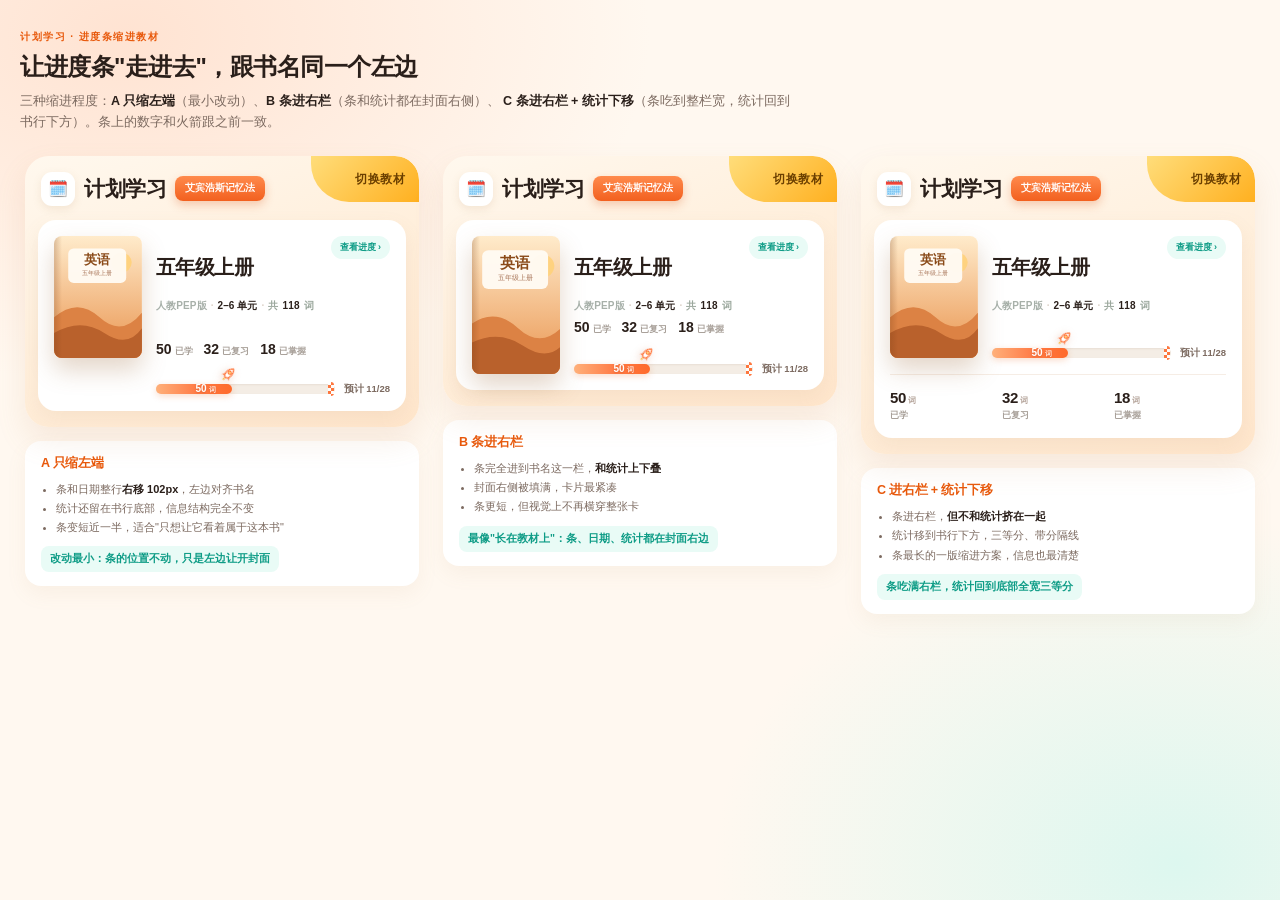
==== plan-card-bar-indent.html @ 7a9bdbbf "计划学习冲刺进度条：两套布局 x 4 状态 + 可交互原型" ====
<!DOCTYPE html>
<html lang="zh-CN">
<head>
<meta charset="UTF-8" />
<meta name="viewport" content="width=device-width, initial-scale=1.0" />
<title>计划卡 · 进度条缩进教材里（3 版）</title>
<style>
  :root{
    --bg:#FFF8F0;--ink:#2A1F1A;--ink-2:#7C6A60;--ink-3:#B3A298;
    --orange:#FF7A45;--orange-deep:#E8590C;--amber:#FFB020;--mint:#1FBFA4;--mint-deep:#0E9C86;
    --font:-apple-system,BlinkMacSystemFont,"SF Pro Rounded","PingFang SC","Noto Sans SC","Helvetica Neue",Arial,sans-serif;
  }
  *{box-sizing:border-box}
  body{margin:0;font-family:var(--font);color:var(--ink);
    background:radial-gradient(900px 600px at 10% 4%,#FFE3D2 0%,transparent 58%),
      radial-gradient(800px 600px at 92% 96%,#DDF7EF 0%,transparent 58%),var(--bg);
    min-height:100dvh;padding:30px 20px 70px}
  h1,h2,p{margin:0}
  .head{max-width:1240px;margin:0 auto 22px}
  .head .kick{font-size:10px;font-weight:900;letter-spacing:1.5px;color:var(--orange-deep)}
  .head h1{font-size:24px;letter-spacing:-.5px;margin:7px 0 8px}
  .head p{font-size:12.5px;color:var(--ink-2);line-height:1.7;max-width:780px}
  .head p b{color:var(--ink)}

  .grid{display:grid;grid-template-columns:repeat(3,394px);gap:26px 24px;justify-content:center;max-width:1240px;margin:0 auto;align-items:start}
  .item{width:394px}

  .hero{position:relative;border-radius:24px;padding:14px 13px 16px;overflow:hidden;
    background:linear-gradient(160deg,#FFF8EE 0%,#FFEFDC 50%,#FFE6CC 100%);
    box-shadow:0 14px 30px rgba(200,140,90,.14)}
  .top{display:flex;align-items:center;gap:9px;padding:2px 3px 14px}
  .ico{width:34px;height:34px;border-radius:11px;display:grid;place-items:center;font-size:16px;flex:none;background:#fff;
    box-shadow:0 3px 9px rgba(180,140,100,.16)}
  .top h2{font-size:21px;font-weight:900;letter-spacing:-.5px}
  .banner{font-size:9.5px;font-weight:900;color:#fff;border-radius:8px;padding:6px 10px;
    background:linear-gradient(180deg,#FF8A4C,#F2601F);box-shadow:0 4px 10px rgba(220,90,30,.28)}
  .ribbon{position:absolute;right:0;top:0;height:46px;width:108px;
    background:linear-gradient(135deg,#FFDD7A,#FFB020);border-bottom-left-radius:38px;border-top-right-radius:24px}
  .ribbon span{position:absolute;right:14px;top:50%;transform:translateY(-50%);font-size:11.5px;font-weight:900;color:#6B3F00;letter-spacing:.4px}

  .inner{background:#fff;border-radius:18px;padding:16px;box-shadow:0 8px 20px rgba(180,140,100,.10)}
  .book{display:flex;gap:14px;align-items:stretch}
  .cover{position:relative;flex:none;width:88px;border-radius:8px;overflow:hidden;
    box-shadow:0 12px 24px rgba(150,95,45,.26),inset 0 0 0 1px rgba(255,255,255,.55)}
  .cover::after{content:"";position:absolute;left:0;top:0;bottom:0;width:8px;
    background:linear-gradient(90deg,rgba(120,60,20,.26),rgba(120,60,20,0))}
  .cover img{width:100%;height:100%;object-fit:cover;display:block}

  .bi{position:relative;flex:1;min-width:0;display:flex;flex-direction:column;justify-content:space-between;gap:6px}
  .txt h3{font-size:20px;line-height:1.15;letter-spacing:-.6px;padding-right:76px}
  .meta{font-size:10px;font-weight:800;color:#9AA79C;margin-top:5px;letter-spacing:.1px;
    display:flex;align-items:baseline;gap:4px;flex-wrap:nowrap;white-space:nowrap}
  .meta i{font-style:normal;color:#A7B0A9;font-weight:800}
  .meta em{font-style:normal;color:#DCD2C8;font-weight:900}
  .meta b{color:var(--ink);font-weight:900}

  .link{position:absolute;top:0;right:0;
    font-size:9px;font-weight:900;color:var(--mint-deep);background:#E9FBF6;
    border-radius:999px;padding:5px 9px;white-space:nowrap}

  .footrow{display:flex;align-items:baseline;gap:11px}
  .footrow div{display:flex;align-items:baseline;gap:3px;white-space:nowrap}
  .footrow b{font-size:14px;font-weight:900}
  .footrow span{font-size:9px;font-weight:800;color:#A9A19A}

  /* 进度条 */
  .barrow{display:flex;align-items:center;gap:9px}
  .bar{position:relative;flex:1;height:10px;border-radius:999px;background:#F4EDE5;
    box-shadow:inset 0 1px 2px rgba(140,100,70,.10)}
  .fill{position:absolute;left:0;top:0;bottom:0;width:42.37%;border-radius:999px;
    background:linear-gradient(90deg,#FFB07A,#FF7A45 55%,#FF6A2B);
    box-shadow:0 2px 7px rgba(232,89,12,.22)}
  .gate{position:absolute;right:1px;top:-2px;bottom:-2px;width:6px;border-radius:3px;z-index:4;opacity:.9;
    background-image:
      linear-gradient(45deg,#FF6A2B 25%,transparent 25%,transparent 75%,#FF6A2B 75%),
      linear-gradient(45deg,#FF6A2B 25%,#fff 25%,#fff 75%,#FF6A2B 75%);
    background-size:6px 6px;background-position:0 0,3px 3px}
  .inbar{position:absolute;right:16px;top:50%;transform:translateY(-50%);
    display:flex;align-items:baseline;gap:2px;color:#fff;z-index:3;
    font-size:8.5px;font-weight:900;text-shadow:0 1px 2px rgba(180,70,20,.35)}
  .inbar b{font-size:10px;font-weight:900;font-variant-numeric:tabular-nums}
  .inbar i{font-style:normal;font-size:6.5px;font-weight:900;opacity:.85}
  .rocket{position:absolute;left:42.37%;top:50%;z-index:6;width:18px;height:18px;line-height:0;
    transform:translate(-70%,-132%) rotate(45deg);
    filter:drop-shadow(0 3px 4px rgba(200,100,50,.30))}
  .rocket svg{display:block;width:100%;height:100%}
  .finish{flex:none;line-height:1.1}
  .finish b{display:block;font-size:9.5px;font-weight:800;color:#7C6A60;white-space:nowrap}

  /* A：只缩进左端 */
  .v-a .barrow{margin-left:102px;margin-top:26px}
  .v-a .bi{justify-content:space-between}

  /* B：条进右栏，统计在上 */
  .v-b .bi{justify-content:space-between}
  .v-b .barrow{margin-top:22px}

  /* C：条进右栏，统计下移全宽 */
  .v-c .bi{justify-content:space-between}
  .v-c .barrow{margin-top:22px}
  .stats3{display:grid;grid-template-columns:repeat(3,1fr);margin-top:16px;padding-top:14px;
    border-top:1px solid #F6EDE5}
  .stats3 > div{display:flex;flex-direction:column;gap:3px}
  .stats3 b{font-size:15px;font-weight:900;letter-spacing:-.3px;font-variant-numeric:tabular-nums}
  .stats3 b small{font-size:8px;font-weight:800;color:#B3A298;margin-left:2px}
  .stats3 span{font-size:9px;font-weight:800;color:#A9A19A}

  .cap{margin-top:14px;background:#fff;border-radius:16px;padding:14px 16px;
    box-shadow:0 8px 20px rgba(180,140,100,.08)}
  .cap h4{margin:0 0 8px;font-size:12.5px;font-weight:900;letter-spacing:-.2px}
  .cap h4 em{font-style:normal;color:var(--orange-deep);margin-right:6px}
  .cap ul{margin:0;padding-left:15px}
  .cap li{font-size:11px;line-height:1.75;color:var(--ink-2)}
  .cap li b{color:var(--ink)}
  .cap .fit{margin-top:9px;font-size:10.5px;font-weight:800;color:var(--mint-deep);background:#E9FBF6;
    border-radius:8px;padding:6px 9px;display:inline-block}

  @media (max-width:1260px){ .grid{grid-template-columns:repeat(2,394px)} }
  @media (max-width:840px){ .grid{grid-template-columns:394px} }
</style>
</head>
<body>

<div class="head">
  <div class="kick">计划学习 · 进度条缩进教材</div>
  <h1>让进度条"走进去"，跟书名同一个左边</h1>
  <p>三种缩进程度：<b>A 只缩左端</b>（最小改动）、<b>B 条进右栏</b>（条和统计都在封面右侧）、
    <b>C 条进右栏 + 统计下移</b>（条吃到整栏宽，统计回到书行下方）。条上的数字和火箭跟之前一致。</p>
</div>

<div class="grid" id="grid"></div>

<script>
  const ROCKET = `<svg viewBox="0 0 24 24" aria-hidden="true">
    <path d="M12 2.2c2.7 2.3 4.1 5.5 4.1 8.9 0 2-.5 3.9-1.5 5.5l-2.6 1.5-2.6-1.5A11.2 11.2 0 0 1 7.9 11c0-3.4 1.4-6.6 4.1-8.9z"
          fill="#fff" stroke="#FF6A2B" stroke-width="1.5" stroke-linejoin="round"/>
    <circle cx="12" cy="9.3" r="2.2" fill="#FFD27A" stroke="#FF6A2B" stroke-width="1.2"/>
    <path d="M7.9 14.2 5.4 17.9l3.4-1.3z" fill="#FF7A45"/>
    <path d="M16.1 14.2l2.5 3.7-3.4-1.3z" fill="#FF7A45"/>
    <path d="M12 18.6c1.1 1.3 1.5 2.8 0 4.2-1.5-1.4-1.1-2.9 0-4.2z" fill="#FFB020"/>
  </svg>`;

  const COVER = `data:image/svg+xml;utf8,%3Csvg xmlns='http://www.w3.org/2000/svg' viewBox='0 0 112 156'%3E%3Cdefs%3E%3ClinearGradient id='s' x1='0' y1='0' x2='0' y2='1'%3E%3Cstop offset='0' stop-color='%23FFEBCB'/%3E%3Cstop offset='1' stop-color='%23E9944F'/%3E%3C/linearGradient%3E%3C/defs%3E%3Crect width='112' height='156' fill='url(%23s)'/%3E%3Ccircle cx='86' cy='34' r='13' fill='%23FFD27A' opacity='.9'/%3E%3Cpath d='M0 104 Q30 78 58 104 T112 98 V156 H0Z' fill='%23DC8244'/%3E%3Cpath d='M0 124 Q34 104 64 124 T112 118 V156 H0Z' fill='%23B9612C'/%3E%3Crect x='18' y='16' width='74' height='44' rx='7' fill='%23FFFBF4' opacity='.96'/%3E%3Ctext x='55' y='36' font-size='17' font-weight='bold' fill='%238A4A18' text-anchor='middle' font-family='PingFang SC,sans-serif'%3E%E8%8B%B1%E8%AF%AD%3C/text%3E%3Ctext x='55' y='50' font-size='7.5' fill='%23A9765A' text-anchor='middle' font-family='PingFang SC,sans-serif'%3E%E4%BA%94%E5%B9%B4%E7%BA%A7%E4%B8%8A%E5%86%8C%3C/text%3E%3C/svg%3E`;

  const D = { learned:50, reviewed:32, mastered:18, pct:42.37, eta:'预计 11/28' };

  const bar = (withDate = true) => `
    <div class="barrow">
      <div class="bar">
        <div class="fill" style="width:${D.pct}%">
          <span class="inbar"><b>${D.learned}</b><i>词</i></span>
        </div>
        <div class="gate"></div>
        <div class="rocket">${ROCKET}</div>
      </div>
      ${withDate ? `<div class="finish"><b>${D.eta}</b></div>` : ''}
    </div>`;

  const statsInline = `
    <div class="footrow">
      <div><b>${D.learned}</b><span>已学</span></div>
      <div><b>${D.reviewed}</b><span>已复习</span></div>
      <div><b>${D.mastered}</b><span>已掌握</span></div>
    </div>`;

  const statsGrid = `
    <div class="stats3">
      <div><b>${D.learned}<small>词</small></b><span>已学</span></div>
      <div><b>${D.reviewed}<small>词</small></b><span>已复习</span></div>
      <div><b>${D.mastered}<small>词</small></b><span>已掌握</span></div>
    </div>`;

  function card(o){
    const inside = o.kind === 'b' || o.kind === 'c';
    return `
    <div class="item v-${o.kind}">
      <div class="hero">
        <div class="ribbon"><span>切换教材</span></div>
        <div class="top"><div class="ico">🗓️</div><h2>计划学习</h2><span class="banner">艾宾浩斯记忆法</span></div>

        <div class="inner">
          <div class="book">
            <div class="cover"><img alt="封面" src="${COVER}"></div>
            <div class="bi">
              <span class="link">查看进度 ›</span>
              <div class="txt">
                <h3>五年级上册</h3>
                <div class="meta"><i>人教PEP版</i><em>·</em><b>2–6 单元</b><em>·</em>共 <b>118</b> 词</div>
              </div>
              ${o.kind === 'a' ? statsInline : ''}
              ${o.kind === 'b' ? statsInline + bar(true) : ''}
              ${o.kind === 'c' ? bar(true) : ''}
            </div>
          </div>

          ${o.kind === 'a' ? bar(true) : ''}
          ${o.kind === 'c' ? statsGrid : ''}
        </div>
      </div>

      <div class="cap">
        <h4><em>${o.tag}</em></h4>
        <ul>${o.bullets.map(b => `<li>${b}</li>`).join('')}</ul>
        <div class="fit">${o.fit}</div>
      </div>
    </div>`;
  }

  const CARDS = [
    {
      kind:'a', tag:'A 只缩左端', fit:'改动最小：条的位置不动，只是左边让开封面',
      bullets:[
        '条和日期整行<b>右移 102px</b>，左边对齐书名',
        '统计还留在书行底部，信息结构完全不变',
        '条变短近一半，适合"只想让它看着属于这本书"'
      ]
    },
    {
      kind:'b', tag:'B 条进右栏', fit:'最像"长在教材上"：条、日期、统计都在封面右边',
      bullets:[
        '条完全进到书名这一栏，<b>和统计上下叠</b>',
        '封面右侧被填满，卡片最紧凑',
        '条更短，但视觉上不再横穿整张卡'
      ]
    },
    {
      kind:'c', tag:'C 进右栏 + 统计下移', fit:'条吃满右栏，统计回到底部全宽三等分',
      bullets:[
        '条进右栏，<b>但不和统计挤在一起</b>',
        '统计移到书行下方，三等分、带分隔线',
        '条最长的一版缩进方案，信息也最清楚'
      ]
    }
  ];

  document.getElementById('grid').innerHTML = CARDS.map(card).join('');
</script>
</body>
</html>
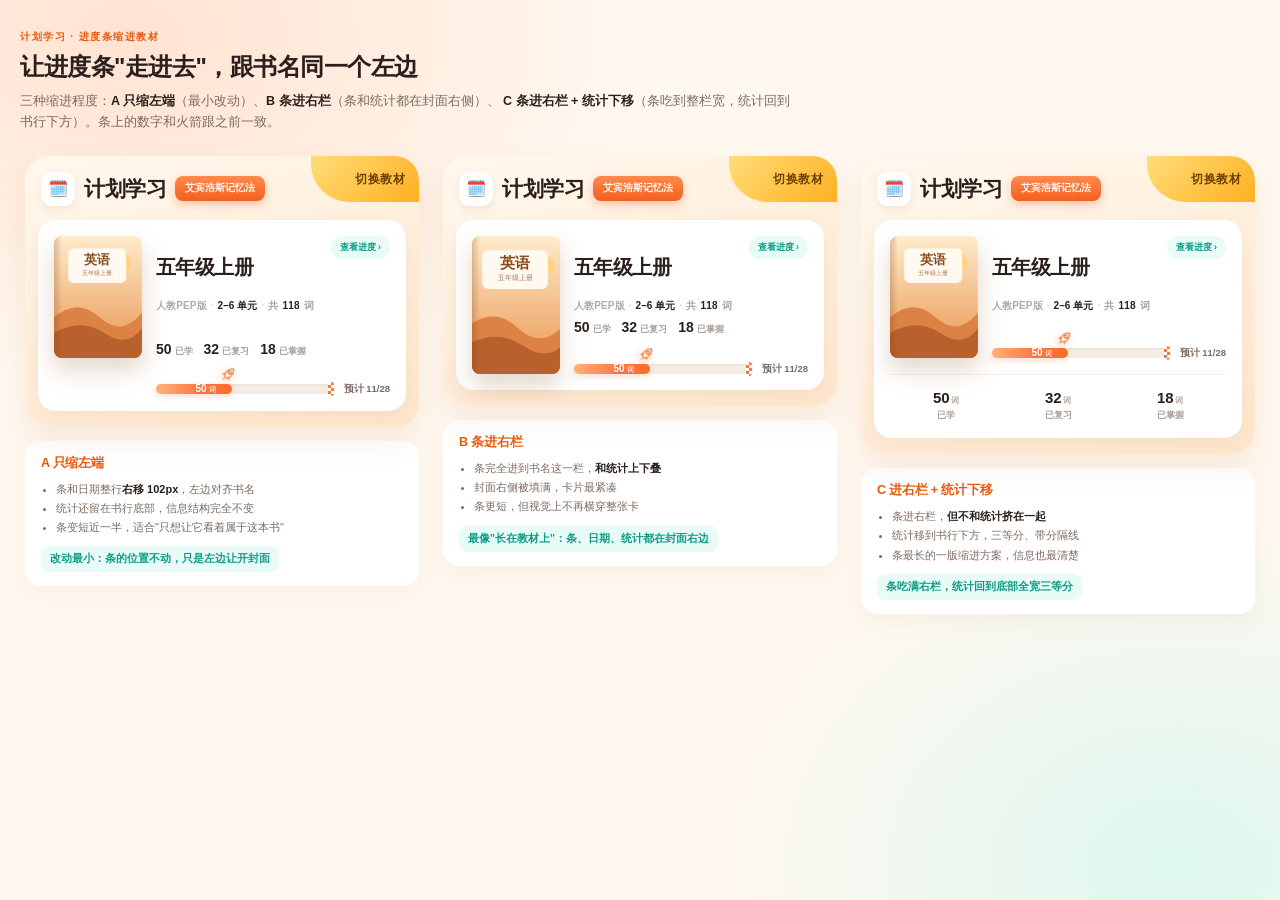
==== commit 5d84e2a8: "B 方案底部统计居中：更新三张静态图与冲刺动图，原型 C 版同步" ====
--- a/plan-card-bar-indent.html
+++ b/plan-card-bar-indent.html
@@ -100,7 +100,7 @@
   .v-c .barrow{margin-top:22px}
   .stats3{display:grid;grid-template-columns:repeat(3,1fr);margin-top:16px;padding-top:14px;
     border-top:1px solid #F6EDE5}
-  .stats3 > div{display:flex;flex-direction:column;gap:3px}
+  .stats3 > div{display:flex;flex-direction:column;gap:3px;align-items:center;text-align:center}
   .stats3 b{font-size:15px;font-weight:900;letter-spacing:-.3px;font-variant-numeric:tabular-nums}
   .stats3 b small{font-size:8px;font-weight:800;color:#B3A298;margin-left:2px}
   .stats3 span{font-size:9px;font-weight:800;color:#A9A19A}
